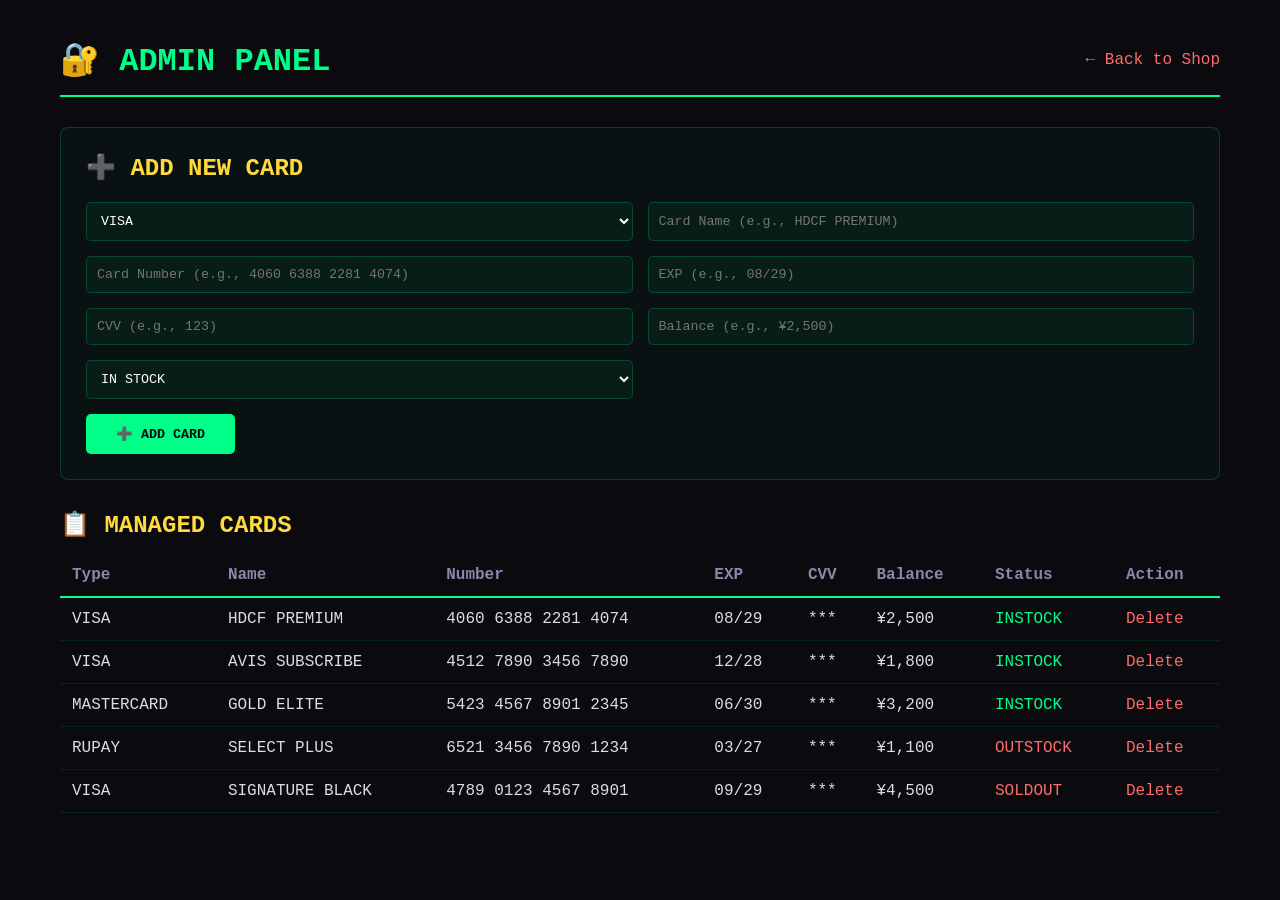
==== admin.html @ c52d63c1 "Create admin.html" ====
<!DOCTYPE html>
<html lang="en">
<head>
    <meta charset="UTF-8">
    <meta name="viewport" content="width=device-width, initial-scale=1.0">
    <title>Admin Panel - Light CC Shop</title>
    <link rel="stylesheet" href="style.css">
    <style>
        .admin-container {
            max-width: 1200px;
            margin: 0 auto;
            padding: 20px;
        }
        .admin-header {
            display: flex;
            justify-content: space-between;
            align-items: center;
            border-bottom: 2px solid #00ff88;
            padding-bottom: 15px;
            margin-bottom: 30px;
        }
        .admin-header h1 {
            color: #00ff88;
        }
        .admin-header a {
            color: #ff6b6b;
            text-decoration: none;
        }
        .card-form {
            background: rgba(0, 255, 136, 0.03);
            border: 1px solid rgba(0, 255, 136, 0.2);
            padding: 25px;
            border-radius: 8px;
            margin-bottom: 30px;
        }
        .card-form h2 {
            color: #ffd93d;
            margin-bottom: 20px;
        }
        .form-group {
            display: grid;
            grid-template-columns: 1fr 1fr;
            gap: 15px;
        }
        .form-group input, .form-group select {
            padding: 10px;
            background: rgba(0, 255, 136, 0.05);
            border: 1px solid rgba(0, 255, 136, 0.2);
            color: #fff;
            border-radius: 5px;
        }
        .form-group input:focus, .form-group select:focus {
            outline: none;
            border-color: #00ff88;
        }
        .form-group.full {
            grid-column: 1 / -1;
        }
        .btn-add {
            padding: 12px 30px;
            background: #00ff88;
            color: #0a0a0f;
            border: none;
            border-radius: 5px;
            font-weight: bold;
            cursor: pointer;
            margin-top: 15px;
        }
        .btn-add:hover {
            background: #00cc66;
        }
        .card-list {
            margin-top: 30px;
        }
        .card-list table {
            width: 100%;
            border-collapse: collapse;
        }
        .card-list th {
            text-align: left;
            padding: 12px;
            border-bottom: 2px solid #00ff88;
            color: #8888aa;
        }
        .card-list td {
            padding: 12px;
            border-bottom: 1px solid rgba(0, 255, 136, 0.1);
            color: #ddd;
        }
        .card-list .delete-btn {
            color: #ff6b6b;
            cursor: pointer;
            text-decoration: none;
        }
        .card-list .delete-btn:hover {
            text-decoration: underline;
        }
    </style>
</head>
<body>
    <div class="admin-container">
        <div class="admin-header">
            <h1>🔐 ADMIN PANEL</h1>
            <a href="index.html">← Back to Shop</a>
        </div>
        
        <!-- Add Card Form -->
        <div class="card-form">
            <h2>➕ ADD NEW CARD</h2>
            <form id="addCardForm" onsubmit="addCard(event)">
                <div class="form-group">
                    <select id="cardType" required>
                        <option value="visa">VISA</option>
                        <option value="mastercard">MASTERCARD</option>
                        <option value="rupay">RUPAY</option>
                    </select>
                    <input type="text" id="cardName" placeholder="Card Name (e.g., HDCF PREMIUM)" required>
                    <input type="text" id="cardNumber" placeholder="Card Number (e.g., 4060 6388 2281 4074)" required>
                    <input type="text" id="cardExp" placeholder="EXP (e.g., 08/29)" required>
                    <input type="text" id="cardCvv" placeholder="CVV (e.g., 123)" required>
                    <input type="text" id="cardBalance" placeholder="Balance (e.g., ¥2,500)" required>
                    <select id="cardStatus" required>
                        <option value="instock">IN STOCK</option>
                        <option value="outstock">OUT OF STOCK</option>
                        <option value="soldout">SOLD OUT</option>
                    </select>
                </div>
                <button type="submit" class="btn-add">➕ ADD CARD</button>
            </form>
        </div>
        
        <!-- Card List -->
        <div class="card-list">
            <h2 style="color: #ffd93d; margin-bottom: 15px;">📋 MANAGED CARDS</h2>
            <table id="cardTable">
                <thead>
                    <tr>
                        <th>Type</th>
                        <th>Name</th>
                        <th>Number</th>
                        <th>EXP</th>
                        <th>CVV</th>
                        <th>Balance</th>
                        <th>Status</th>
                        <th>Action</th>
                    </tr>
                </thead>
                <tbody id="cardTableBody">
                    <!-- Cards loaded from localStorage -->
                </tbody>
            </table>
        </div>
    </div>
    
    <script>
        // Load cards from localStorage or use default
        let cards = JSON.parse(localStorage.getItem('shopCards')) || [
            {
                type: 'visa',
                name: 'HDCF PREMIUM',
                number: '4060 6388 2281 4074',
                exp: '08/29',
                cvv: '***',
                balance: '¥2,500',
                status: 'instock'
            },
            {
                type: 'visa',
                name: 'AVIS SUBSCRIBE',
                number: '4512 7890 3456 7890',
                exp: '12/28',
                cvv: '***',
                balance: '¥1,800',
                status: 'instock'
            },
            {
                type: 'mastercard',
                name: 'GOLD ELITE',
                number: '5423 4567 8901 2345',
                exp: '06/30',
                cvv: '***',
                balance: '¥3,200',
                status: 'instock'
            },
            {
                type: 'rupay',
                name: 'SELECT PLUS',
                number: '6521 3456 7890 1234',
                exp: '03/27',
                cvv: '***',
                balance: '¥1,100',
                status: 'outstock'
            },
            {
                type: 'visa',
                name: 'SIGNATURE BLACK',
                number: '4789 0123 4567 8901',
                exp: '09/29',
                cvv: '***',
                balance: '¥4,500',
                status: 'soldout'
            }
        ];
        
        // Render table
        function renderTable() {
            const tbody = document.getElementById('cardTableBody');
            tbody.innerHTML = cards.map((card, index) => `
                <tr>
                    <td>${card.type.toUpperCase()}</td>
                    <td>${card.name}</td>
                    <td>${card.number}</td>
                    <td>${card.exp}</td>
                    <td>${card.cvv}</td>
                    <td>${card.balance}</td>
                    <td style="color: ${card.status === 'instock' ? '#00ff88' : '#ff6b6b'}">${card.status.toUpperCase()}</td>
                    <td><a href="#" class="delete-btn" onclick="deleteCard(${index})">Delete</a></td>
                </tr>
            `).join('');
            localStorage.setItem('shopCards', JSON.stringify(cards));
        }
        
        // Add card
        function addCard(e) {
            e.preventDefault();
            const card = {
                type: document.getElementById('cardType').value,
                name: document.getElementById('cardName').value,
                number: document.getElementById('cardNumber').value,
                exp: document.getElementById('cardExp').value,
                cvv: document.getElementById('cardCvv').value,
                balance: document.getElementById('cardBalance').value,
                status: document.getElementById('cardStatus').value
            };
            cards.push(card);
            renderTable();
            document.getElementById('addCardForm').reset();
            alert('✅ Card added successfully!');
        }
        
        // Delete card
        function deleteCard(index) {
            if (confirm('Delete this card?')) {
                cards.splice(index, 1);
                renderTable();
                alert('🗑️ Card deleted!');
            }
        }
        
        // Initial render
        renderTable();
    </script>
</body>
</html>
---- style.css ----
* {
    margin: 0;
    padding: 0;
    box-sizing: border-box;
    font-family: 'Courier New', monospace;
}

body {
    background: #0a0a0f;
    color: #00ff88;
    min-height: 100vh;
    padding: 20px;
}

.container {
    max-width: 1400px;
    margin: 0 auto;
    background: rgba(10, 10, 20, 0.95);
    border: 1px solid #00ff88;
    border-radius: 10px;
    padding: 20px;
    box-shadow: 0 0 30px rgba(0, 255, 136, 0.1);
}

/* Header */
.header {
    display: flex;
    justify-content: space-between;
    align-items: center;
    border-bottom: 2px solid #00ff88;
    padding-bottom: 15px;
    margin-bottom: 15px;
    flex-wrap: wrap;
}

.logo-section {
    display: flex;
    align-items: center;
    gap: 15px;
    flex-wrap: wrap;
}

.main-title {
    font-size: 28px;
    color: #00ff88;
    text-shadow: 0 0 20px rgba(0, 255, 136, 0.3);
    letter-spacing: 3px;
}

.uid {
    color: #8888aa;
    font-size: 14px;
}

.secure {
    color: #ff6b6b;
    font-size: 12px;
    background: rgba(255, 107, 107, 0.1);
    padding: 4px 10px;
    border-radius: 4px;
}

.account-section {
    display: flex;
    gap: 12px;
    align-items: center;
    flex-wrap: wrap;
}

.account-btn, .telegram-btn, .support-btn {
    padding: 8px 18px;
    border-radius: 5px;
    text-decoration: none;
    font-size: 13px;
    font-weight: bold;
    transition: all 0.3s;
}

.account-btn {
    color: #00ff88;
    border: 1px solid #00ff88;
}

.account-btn:hover {
    background: #00ff88;
    color: #0a0a0f;
}

.telegram-btn {
    color: #0088cc;
    border: 1px solid #0088cc;
}

.telegram-btn:hover {
    background: #0088cc;
    color: #fff;
}

.support-btn {
    color: #ff69b4;
    border: 1px solid #ff69b4;
}

.support-btn:hover {
    background: #ff69b4;
    color: #fff;
}

/* Node Info */
.node-info {
    display: flex;
    gap: 20px;
    background: rgba(0, 255, 136, 0.05);
    padding: 10px 15px;
    border-radius: 5px;
    margin-bottom: 20px;
    font-size: 14px;
    flex-wrap: wrap;
}

.vx {
    color: #ff6b6b;
    font-weight: bold;
}

.node {
    color: #ffd93d;
}

.unverified {
    color: #ff6b6b;
}

/* Filters */
.filters {
    display: flex;
    gap: 10px;
    margin-bottom: 20px;
    flex-wrap: wrap;
}

.filter-btn {
    padding: 8px 25px;
    background: transparent;
    border: 1px solid #00ff88;
    color: #00ff88;
    border-radius: 5px;
    cursor: pointer;
    transition: all 0.3s;
    font-weight: bold;
}

.filter-btn:hover {
    background: rgba(0, 255, 136, 0.1);
}

.filter-btn.active {
    background: #00ff88;
    color: #0a0a0f;
}

/* Stats */
.stats {
    display: flex;
    gap: 30px;
    margin-bottom: 25px;
    flex-wrap: wrap;
}

.stat-box {
    background: rgba(0, 255, 136, 0.05);
    padding: 12px 25px;
    border-radius: 5px;
    border: 1px solid rgba(0, 255, 136, 0.2);
    flex: 1;
    min-width: 200px;
}

.stat-label {
    display: block;
    font-size: 12px;
    color: #8888aa;
    margin-bottom: 5px;
}

.stat-value {
    font-size: 28px;
    font-weight: bold;
    color: #00ff88;
    text-shadow: 0 0 10px rgba(0, 255, 136, 0.2);
}

/* Cards Grid */
.cards-grid {
    display: grid;
    grid-template-columns: repeat(auto-fill, minmax(300px, 1fr));
    gap: 20px;
    margin-top: 20px;
}

.card-item {
    background: rgba(0, 255, 136, 0.03);
    border: 1px solid rgba(0, 255, 136, 0.15);
    border-radius: 8px;
    padding: 18px;
    transition: all 0.3s;
    position: relative;
}

.card-item:hover {
    border-color: #00ff88;
    box-shadow: 0 0 20px rgba(0, 255, 136, 0.05);
    transform: translateY(-2px);
}

.card-type {
    font-size: 20px;
    font-weight: bold;
    color: #ffd93d;
    margin-bottom: 10px;
}

.card-number {
    font-size: 18px;
    letter-spacing: 2px;
    color: #ffffff;
    margin-bottom: 8px;
}

.card-details {
    display: flex;
    justify-content: space-between;
    font-size: 14px;
    color: #8888aa;
}

.card-balance {
    color: #00ff88;
    font-weight: bold;
    margin-top: 10px;
    font-size: 16px;
}

.card-status {
    position: absolute;
    top: 10px;
    right: 10px;
    font-size: 11px;
    padding: 3px 10px;
    border-radius: 3px;
}

.status-instock {
    background: rgba(0, 255, 136, 0.15);
    color: #00ff88;
}

.status-outstock {
    background: rgba(255, 107, 107, 0.15);
    color: #ff6b6b;
}

.status-soldout {
    background: rgba(255, 107, 107, 0.25);
    color: #ff6b6b;
}

/* Modal */
.modal {
    display: none;
    position: fixed;
    top: 0;
    left: 0;
    width: 100%;
    height: 100%;
    background: rgba(0, 0, 0, 0.8);
    z-index: 1000;
    justify-content: center;
    align-items: center;
}

.modal-content {
    background: #1a1a2e;
    padding: 40px;
    border-radius: 10px;
    border: 1px solid #00ff88;
    max-width: 400px;
    width: 90%;
    position: relative;
}

.modal-content h2 {
    color: #00ff88;
    margin-bottom: 25px;
    text-align: center;
}

.modal-content input {
    width: 100%;
    padding: 12px;
    margin-bottom: 15px;
    background: rgba(0, 255, 136, 0.05);
    border: 1px solid rgba(0, 255, 136, 0.2);
    color: #ffffff;
    border-radius: 5px;
    font-size: 14px;
}

.modal-content input:focus {
    outline: none;
    border-color: #00ff88;
}

.modal-content button {
    width: 100%;
    padding: 12px;
    background: #00ff88;
    color: #0a0a0f;
    border: none;
    border-radius: 5px;
    font-weight: bold;
    font-size: 16px;
    cursor: pointer;
    transition: all 0.3s;
}

.modal-content button:hover {
    background: #00cc66;
    transform: scale(1.02);
}

.close {
    position: absolute;
    top: 15px;
    right: 20px;
    font-size: 28px;
    color: #8888aa;
    cursor: pointer;
}

.close:hover {
    color: #ff6b6b;
}

/* Responsive */
@media (max-width: 768px) {
    .header {
        flex-direction: column;
        align-items: flex-start;
        gap: 10px;
    }
    
    .main-title {
        font-size: 22px;
    }
    
    .account-section {
        width: 100%;
        justify-content: flex-start;
    }
    
    .stats {
        flex-direction: column;
    }
    
    .stat-box {
        min-width: auto;
    }
    
    .cards-grid {
        grid-template-columns: 1fr;
    }
}
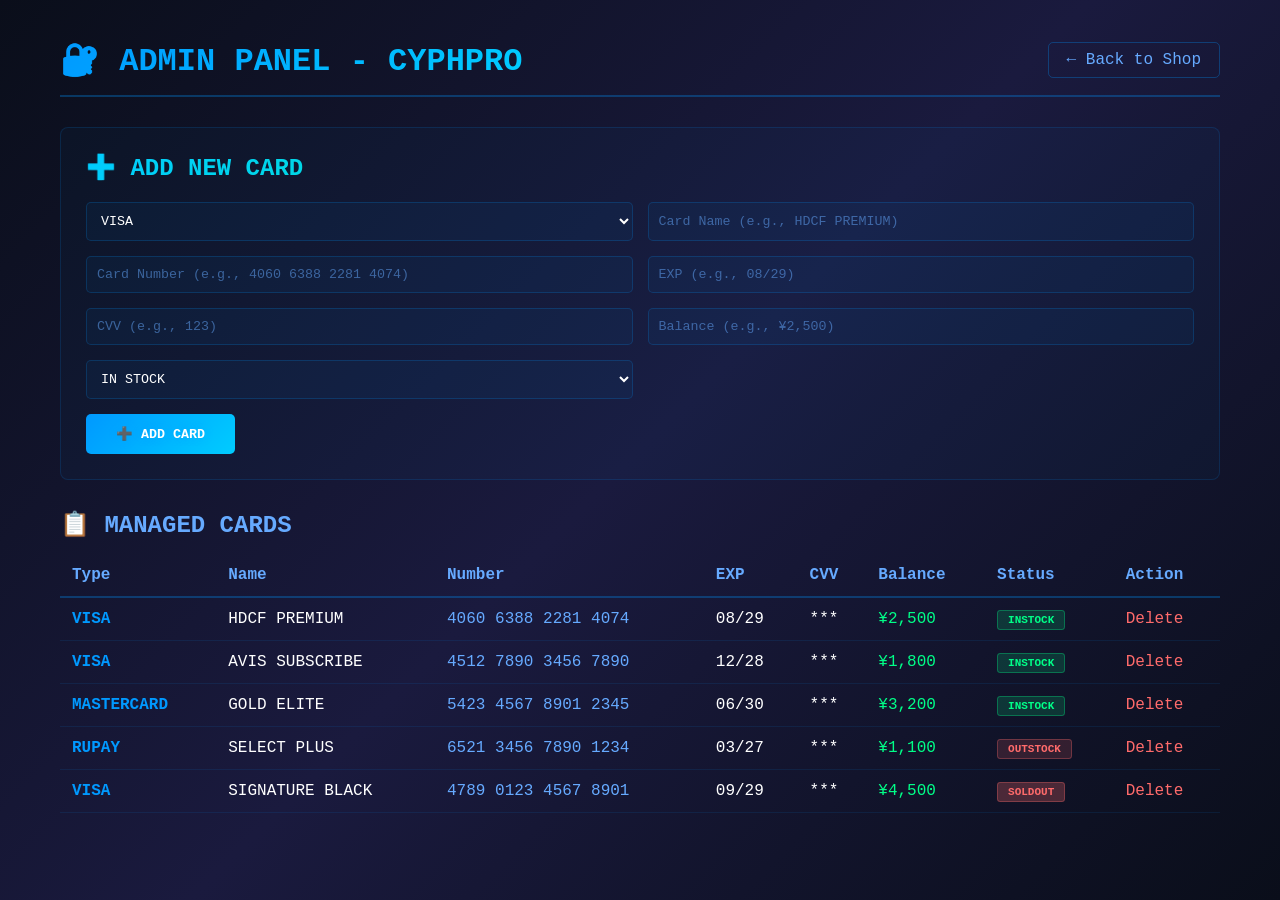
==== commit 85be7184: "Update admin panel title and styling" ====
--- a/admin.html
+++ b/admin.html
@@ -3,7 +3,7 @@
 <head>
     <meta charset="UTF-8">
     <meta name="viewport" content="width=device-width, initial-scale=1.0">
-    <title>Admin Panel - Light CC Shop</title>
+    <title>Admin Panel - Cyphpro CC Shop</title>
     <link rel="stylesheet" href="style.css">
     <style>
         .admin-container {
@@ -15,26 +15,40 @@
             display: flex;
             justify-content: space-between;
             align-items: center;
-            border-bottom: 2px solid #00ff88;
+            border-bottom: 2px solid rgba(0, 150, 255, 0.3);
             padding-bottom: 15px;
             margin-bottom: 30px;
         }
         .admin-header h1 {
-            color: #00ff88;
+            background: linear-gradient(135deg, #0099ff, #00ccff);
+            -webkit-background-clip: text;
+            -webkit-text-fill-color: transparent;
+            background-clip: text;
         }
         .admin-header a {
-            color: #ff6b6b;
+            color: #66aaff;
             text-decoration: none;
+            border: 1px solid rgba(0, 150, 255, 0.3);
+            padding: 8px 18px;
+            border-radius: 5px;
+            transition: all 0.3s;
+        }
+        .admin-header a:hover {
+            background: rgba(0, 150, 255, 0.1);
+            border-color: #0099ff;
         }
         .card-form {
-            background: rgba(0, 255, 136, 0.03);
-            border: 1px solid rgba(0, 255, 136, 0.2);
+            background: rgba(0, 150, 255, 0.03);
+            border: 1px solid rgba(0, 150, 255, 0.15);
             padding: 25px;
             border-radius: 8px;
             margin-bottom: 30px;
         }
         .card-form h2 {
-            color: #ffd93d;
+            background: linear-gradient(135deg, #00ccff, #00ff88);
+            -webkit-background-clip: text;
+            -webkit-text-fill-color: transparent;
+            background-clip: text;
             margin-bottom: 20px;
         }
         .form-group {
@@ -44,33 +58,49 @@
         }
         .form-group input, .form-group select {
             padding: 10px;
-            background: rgba(0, 255, 136, 0.05);
-            border: 1px solid rgba(0, 255, 136, 0.2);
-            color: #fff;
+            background: rgba(0, 150, 255, 0.05);
+            border: 1px solid rgba(0, 150, 255, 0.2);
+            color: #ffffff;
             border-radius: 5px;
+            transition: all 0.3s;
         }
         .form-group input:focus, .form-group select:focus {
             outline: none;
-            border-color: #00ff88;
+            border-color: #0099ff;
+            box-shadow: 0 0 20px rgba(0, 150, 255, 0.05);
+        }
+        .form-group input::placeholder {
+            color: #66aaff;
+            opacity: 0.5;
+        }
+        .form-group select option {
+            background: #0a0e1a;
         }
         .form-group.full {
             grid-column: 1 / -1;
         }
         .btn-add {
             padding: 12px 30px;
-            background: #00ff88;
-            color: #0a0a0f;
+            background: linear-gradient(135deg, #0099ff, #00ccff);
+            color: #ffffff;
             border: none;
             border-radius: 5px;
             font-weight: bold;
             cursor: pointer;
             margin-top: 15px;
+            transition: all 0.3s;
+            text-shadow: 0 0 10px rgba(0, 150, 255, 0.3);
         }
         .btn-add:hover {
-            background: #00cc66;
+            transform: scale(1.02);
+            box-shadow: 0 0 30px rgba(0, 150, 255, 0.2);
         }
         .card-list {
             margin-top: 30px;
+        }
+        .card-list h2 {
+            color: #66aaff;
+            margin-bottom: 15px;
         }
         .card-list table {
             width: 100%;
@@ -79,28 +109,52 @@
         .card-list th {
             text-align: left;
             padding: 12px;
-            border-bottom: 2px solid #00ff88;
-            color: #8888aa;
+            border-bottom: 2px solid rgba(0, 150, 255, 0.3);
+            color: #66aaff;
+            font-weight: bold;
         }
         .card-list td {
             padding: 12px;
-            border-bottom: 1px solid rgba(0, 255, 136, 0.1);
-            color: #ddd;
+            border-bottom: 1px solid rgba(0, 150, 255, 0.1);
+            color: #ffffff;
         }
         .card-list .delete-btn {
             color: #ff6b6b;
             cursor: pointer;
             text-decoration: none;
+            transition: all 0.3s;
         }
         .card-list .delete-btn:hover {
             text-decoration: underline;
+            text-shadow: 0 0 20px rgba(255, 107, 107, 0.3);
+        }
+        .status-badge {
+            padding: 3px 10px;
+            border-radius: 3px;
+            font-size: 11px;
+            font-weight: bold;
+        }
+        .status-badge.instock {
+            background: rgba(0, 255, 136, 0.15);
+            color: #00ff88;
+            border: 1px solid rgba(0, 255, 136, 0.3);
+        }
+        .status-badge.outstock {
+            background: rgba(255, 107, 107, 0.15);
+            color: #ff6b6b;
+            border: 1px solid rgba(255, 107, 107, 0.3);
+        }
+        .status-badge.soldout {
+            background: rgba(255, 107, 107, 0.25);
+            color: #ff6b6b;
+            border: 1px solid rgba(255, 107, 107, 0.3);
         }
     </style>
 </head>
 <body>
     <div class="admin-container">
         <div class="admin-header">
-            <h1>🔐 ADMIN PANEL</h1>
+            <h1>🔐 ADMIN PANEL - CYPH<strong style="color: #00ff88;">PRO</strong></h1>
             <a href="index.html">← Back to Shop</a>
         </div>
         
@@ -131,7 +185,7 @@
         
         <!-- Card List -->
         <div class="card-list">
-            <h2 style="color: #ffd93d; margin-bottom: 15px;">📋 MANAGED CARDS</h2>
+            <h2>📋 MANAGED CARDS</h2>
             <table id="cardTable">
                 <thead>
                     <tr>
@@ -207,13 +261,13 @@
             const tbody = document.getElementById('cardTableBody');
             tbody.innerHTML = cards.map((card, index) => `
                 <tr>
-                    <td>${card.type.toUpperCase()}</td>
+                    <td style="color: #0099ff; font-weight: bold;">${card.type.toUpperCase()}</td>
                     <td>${card.name}</td>
-                    <td>${card.number}</td>
+                    <td style="color: #66aaff;">${card.number}</td>
                     <td>${card.exp}</td>
                     <td>${card.cvv}</td>
-                    <td>${card.balance}</td>
-                    <td style="color: ${card.status === 'instock' ? '#00ff88' : '#ff6b6b'}">${card.status.toUpperCase()}</td>
+                    <td style="color: #00ff88;">${card.balance}</td>
+                    <td><span class="status-badge ${card.status}">${card.status.toUpperCase()}</span></td>
                     <td><a href="#" class="delete-btn" onclick="deleteCard(${index})">Delete</a></td>
                 </tr>
             `).join('');
--- a/style.css
+++ b/style.css
@@ -6,8 +6,8 @@
 }
 
 body {
-    background: #0a0a0f;
-    color: #00ff88;
+    background: linear-gradient(135deg, #0a0e1a 0%, #1a1a3e 50%, #0a0e1a 100%);
+    color: #ffffff;
     min-height: 100vh;
     padding: 20px;
 }
@@ -15,11 +15,12 @@
 .container {
     max-width: 1400px;
     margin: 0 auto;
-    background: rgba(10, 10, 20, 0.95);
-    border: 1px solid #00ff88;
+    background: rgba(10, 14, 30, 0.92);
+    border: 1px solid rgba(0, 150, 255, 0.3);
     border-radius: 10px;
     padding: 20px;
-    box-shadow: 0 0 30px rgba(0, 255, 136, 0.1);
+    box-shadow: 0 0 40px rgba(0, 150, 255, 0.1);
+    backdrop-filter: blur(10px);
 }
 
 /* Header */
@@ -27,7 +28,7 @@
     display: flex;
     justify-content: space-between;
     align-items: center;
-    border-bottom: 2px solid #00ff88;
+    border-bottom: 2px solid rgba(0, 150, 255, 0.3);
     padding-bottom: 15px;
     margin-bottom: 15px;
     flex-wrap: wrap;
@@ -41,15 +42,23 @@
 }
 
 .main-title {
-    font-size: 28px;
-    color: #00ff88;
-    text-shadow: 0 0 20px rgba(0, 255, 136, 0.3);
-    letter-spacing: 3px;
+    font-size: 32px;
+    background: linear-gradient(135deg, #0099ff 0%, #00ccff 50%, #00ff88 100%);
+    -webkit-background-clip: text;
+    -webkit-text-fill-color: transparent;
+    background-clip: text;
+    text-shadow: 0 0 30px rgba(0, 150, 255, 0.2);
+    letter-spacing: 4px;
+    font-weight: 900;
 }
 
 .uid {
-    color: #8888aa;
+    color: #66aaff;
     font-size: 14px;
+    background: rgba(0, 150, 255, 0.1);
+    padding: 4px 12px;
+    border-radius: 4px;
+    border: 1px solid rgba(0, 150, 255, 0.2);
 }
 
 .secure {
@@ -58,6 +67,7 @@
     background: rgba(255, 107, 107, 0.1);
     padding: 4px 10px;
     border-radius: 4px;
+    border: 1px solid rgba(255, 107, 107, 0.2);
 }
 
 .account-section {
@@ -77,45 +87,52 @@
 }
 
 .account-btn {
-    color: #00ff88;
-    border: 1px solid #00ff88;
+    color: #0099ff;
+    border: 1px solid #0099ff;
+    background: rgba(0, 150, 255, 0.05);
 }
 
 .account-btn:hover {
-    background: #00ff88;
-    color: #0a0a0f;
+    background: #0099ff;
+    color: #ffffff;
+    box-shadow: 0 0 20px rgba(0, 150, 255, 0.3);
 }
 
 .telegram-btn {
-    color: #0088cc;
-    border: 1px solid #0088cc;
+    color: #00ccff;
+    border: 1px solid #00ccff;
+    background: rgba(0, 204, 255, 0.05);
 }
 
 .telegram-btn:hover {
-    background: #0088cc;
-    color: #fff;
+    background: #00ccff;
+    color: #ffffff;
+    box-shadow: 0 0 20px rgba(0, 204, 255, 0.3);
 }
 
 .support-btn {
     color: #ff69b4;
     border: 1px solid #ff69b4;
+    background: rgba(255, 105, 180, 0.05);
 }
 
 .support-btn:hover {
     background: #ff69b4;
-    color: #fff;
+    color: #ffffff;
+    box-shadow: 0 0 20px rgba(255, 105, 180, 0.3);
 }
 
 /* Node Info */
 .node-info {
     display: flex;
     gap: 20px;
-    background: rgba(0, 255, 136, 0.05);
+    background: rgba(0, 150, 255, 0.05);
     padding: 10px 15px;
     border-radius: 5px;
     margin-bottom: 20px;
     font-size: 14px;
     flex-wrap: wrap;
+    border: 1px solid rgba(0, 150, 255, 0.1);
 }
 
 .vx {
@@ -124,11 +141,11 @@
 }
 
 .node {
-    color: #ffd93d;
+    color: #00ccff;
 }
 
 .unverified {
-    color: #ff6b6b;
+    color: #ffaa00;
 }
 
 /* Filters */
@@ -142,8 +159,8 @@
 .filter-btn {
     padding: 8px 25px;
     background: transparent;
-    border: 1px solid #00ff88;
-    color: #00ff88;
+    border: 1px solid #0099ff;
+    color: #66aaff;
     border-radius: 5px;
     cursor: pointer;
     transition: all 0.3s;
@@ -151,12 +168,15 @@
 }
 
 .filter-btn:hover {
-    background: rgba(0, 255, 136, 0.1);
+    background: rgba(0, 150, 255, 0.1);
+    box-shadow: 0 0 20px rgba(0, 150, 255, 0.1);
 }
 
 .filter-btn.active {
-    background: #00ff88;
-    color: #0a0a0f;
+    background: linear-gradient(135deg, #0099ff, #00ccff);
+    color: #ffffff;
+    border-color: #00ccff;
+    box-shadow: 0 0 30px rgba(0, 150, 255, 0.2);
 }
 
 /* Stats */
@@ -168,26 +188,36 @@
 }
 
 .stat-box {
-    background: rgba(0, 255, 136, 0.05);
+    background: rgba(0, 150, 255, 0.05);
     padding: 12px 25px;
     border-radius: 5px;
-    border: 1px solid rgba(0, 255, 136, 0.2);
+    border: 1px solid rgba(0, 150, 255, 0.15);
     flex: 1;
     min-width: 200px;
+    transition: all 0.3s;
+}
+
+.stat-box:hover {
+    border-color: #0099ff;
+    box-shadow: 0 0 20px rgba(0, 150, 255, 0.05);
 }
 
 .stat-label {
     display: block;
     font-size: 12px;
-    color: #8888aa;
+    color: #66aaff;
     margin-bottom: 5px;
+    letter-spacing: 1px;
 }
 
 .stat-value {
     font-size: 28px;
     font-weight: bold;
-    color: #00ff88;
-    text-shadow: 0 0 10px rgba(0, 255, 136, 0.2);
+    background: linear-gradient(135deg, #0099ff, #00ff88);
+    -webkit-background-clip: text;
+    -webkit-text-fill-color: transparent;
+    background-clip: text;
+    text-shadow: 0 0 30px rgba(0, 150, 255, 0.1);
 }
 
 /* Cards Grid */
@@ -199,24 +229,29 @@
 }
 
 .card-item {
-    background: rgba(0, 255, 136, 0.03);
-    border: 1px solid rgba(0, 255, 136, 0.15);
+    background: rgba(0, 150, 255, 0.03);
+    border: 1px solid rgba(0, 150, 255, 0.1);
     border-radius: 8px;
     padding: 18px;
     transition: all 0.3s;
     position: relative;
+    backdrop-filter: blur(5px);
 }
 
 .card-item:hover {
-    border-color: #00ff88;
-    box-shadow: 0 0 20px rgba(0, 255, 136, 0.05);
-    transform: translateY(-2px);
+    border-color: #0099ff;
+    box-shadow: 0 0 30px rgba(0, 150, 255, 0.08);
+    transform: translateY(-3px);
+    background: rgba(0, 150, 255, 0.05);
 }
 
 .card-type {
     font-size: 20px;
     font-weight: bold;
-    color: #ffd93d;
+    background: linear-gradient(135deg, #0099ff, #00ccff);
+    -webkit-background-clip: text;
+    -webkit-text-fill-color: transparent;
+    background-clip: text;
     margin-bottom: 10px;
 }
 
@@ -225,20 +260,24 @@
     letter-spacing: 2px;
     color: #ffffff;
     margin-bottom: 8px;
+    text-shadow: 0 0 20px rgba(0, 150, 255, 0.1);
 }
 
 .card-details {
     display: flex;
     justify-content: space-between;
     font-size: 14px;
-    color: #8888aa;
+    color: #66aaff;
 }
 
 .card-balance {
-    color: #00ff88;
-    font-weight: bold;
     margin-top: 10px;
     font-size: 16px;
+    font-weight: bold;
+    background: linear-gradient(135deg, #00ff88, #00ccff);
+    -webkit-background-clip: text;
+    -webkit-text-fill-color: transparent;
+    background-clip: text;
 }
 
 .card-status {
@@ -248,21 +287,25 @@
     font-size: 11px;
     padding: 3px 10px;
     border-radius: 3px;
+    font-weight: bold;
 }
 
 .status-instock {
     background: rgba(0, 255, 136, 0.15);
     color: #00ff88;
+    border: 1px solid rgba(0, 255, 136, 0.3);
 }
 
 .status-outstock {
     background: rgba(255, 107, 107, 0.15);
     color: #ff6b6b;
+    border: 1px solid rgba(255, 107, 107, 0.3);
 }
 
 .status-soldout {
     background: rgba(255, 107, 107, 0.25);
     color: #ff6b6b;
+    border: 1px solid rgba(255, 107, 107, 0.3);
 }
 
 /* Modal */
@@ -273,24 +316,29 @@
     left: 0;
     width: 100%;
     height: 100%;
-    background: rgba(0, 0, 0, 0.8);
+    background: rgba(0, 0, 0, 0.85);
     z-index: 1000;
     justify-content: center;
     align-items: center;
+    backdrop-filter: blur(5px);
 }
 
 .modal-content {
-    background: #1a1a2e;
+    background: linear-gradient(135deg, #0a0e1a, #1a1a3e);
     padding: 40px;
     border-radius: 10px;
-    border: 1px solid #00ff88;
+    border: 1px solid rgba(0, 150, 255, 0.3);
     max-width: 400px;
     width: 90%;
     position: relative;
+    box-shadow: 0 0 60px rgba(0, 150, 255, 0.1);
 }
 
 .modal-content h2 {
-    color: #00ff88;
+    background: linear-gradient(135deg, #0099ff, #00ff88);
+    -webkit-background-clip: text;
+    -webkit-text-fill-color: transparent;
+    background-clip: text;
     margin-bottom: 25px;
     text-align: center;
 }
@@ -299,34 +347,37 @@
     width: 100%;
     padding: 12px;
     margin-bottom: 15px;
-    background: rgba(0, 255, 136, 0.05);
-    border: 1px solid rgba(0, 255, 136, 0.2);
+    background: rgba(0, 150, 255, 0.05);
+    border: 1px solid rgba(0, 150, 255, 0.2);
     color: #ffffff;
     border-radius: 5px;
     font-size: 14px;
+    transition: all 0.3s;
 }
 
 .modal-content input:focus {
     outline: none;
-    border-color: #00ff88;
+    border-color: #0099ff;
+    box-shadow: 0 0 20px rgba(0, 150, 255, 0.1);
 }
 
 .modal-content button {
     width: 100%;
     padding: 12px;
-    background: #00ff88;
-    color: #0a0a0f;
+    background: linear-gradient(135deg, #0099ff, #00ccff);
+    color: #ffffff;
     border: none;
     border-radius: 5px;
     font-weight: bold;
     font-size: 16px;
     cursor: pointer;
     transition: all 0.3s;
+    text-shadow: 0 0 10px rgba(0, 150, 255, 0.3);
 }
 
 .modal-content button:hover {
-    background: #00cc66;
     transform: scale(1.02);
+    box-shadow: 0 0 30px rgba(0, 150, 255, 0.3);
 }
 
 .close {
@@ -334,12 +385,14 @@
     top: 15px;
     right: 20px;
     font-size: 28px;
-    color: #8888aa;
+    color: #66aaff;
     cursor: pointer;
+    transition: all 0.3s;
 }
 
 .close:hover {
     color: #ff6b6b;
+    transform: rotate(90deg);
 }
 
 /* Responsive */
@@ -351,7 +404,7 @@
     }
     
     .main-title {
-        font-size: 22px;
+        font-size: 24px;
     }
     
     .account-section {
